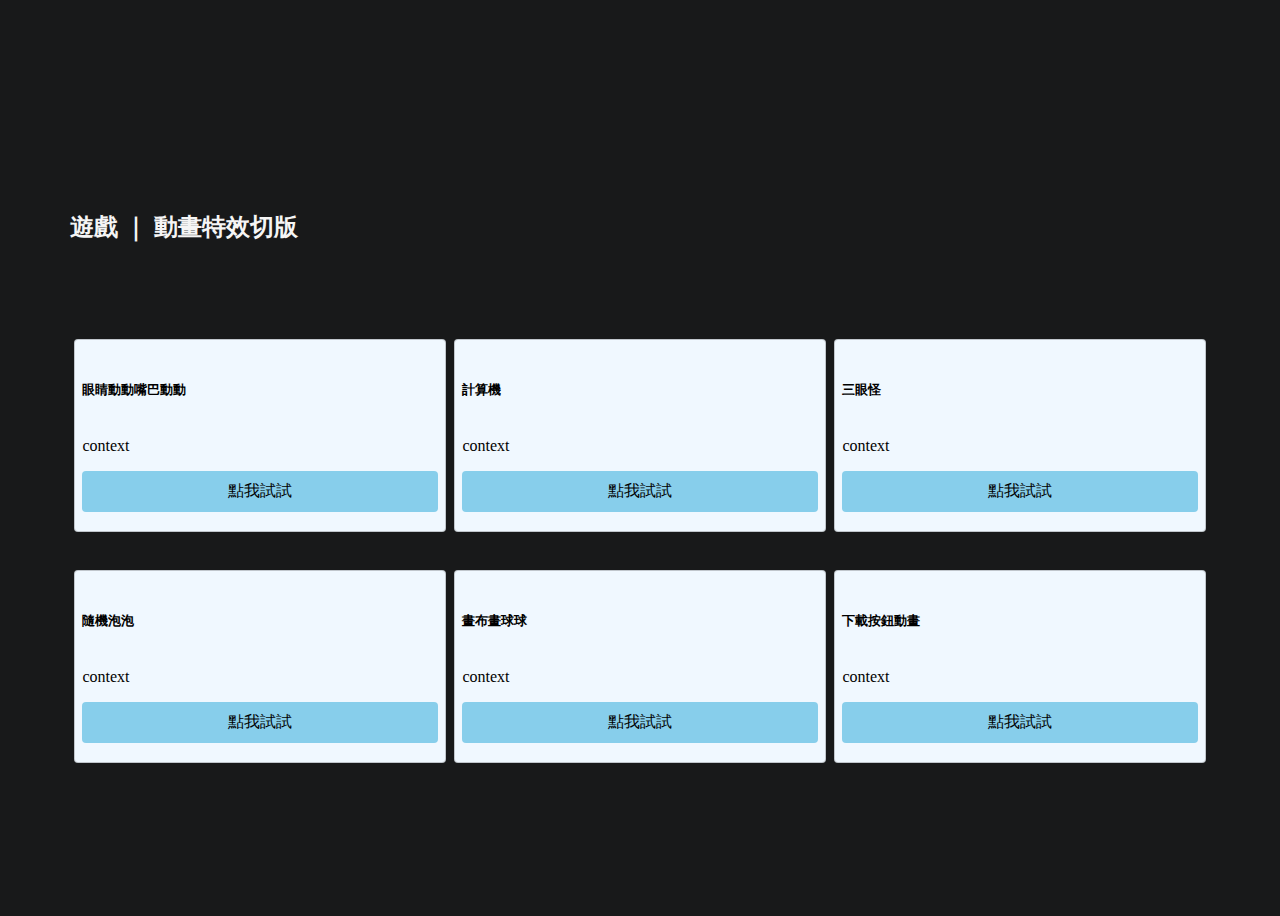
==== index.html @ a82cbbbc "小遊戲+ 小動畫 切版" ====
<!DOCTYPE html>
<html lang="en">
<head>
    <meta charset="UTF-8">
    <meta http-equiv="X-UA-Compatible" content="IE=edge">
    <meta name="viewport" content="width=device-width, initial-scale=1.0">
    <title>kris的小遊戲練習</title>
<style>
    body{
         display: flex;
        justify-content: center;
        align-items: center;
        min-height: 100vh;
        background: #18191a;
    }
    .container{
        width: 100%;
        padding-right: 0.75em;
        padding-left: 0.75em;
        margin-right: auto;
        margin-left: auto;
        max-width: 1140px;
        min-width: 768px;
    
    }
    .row{
        display: flex;
        flex-wrap: wrap;
        margin-top: 5%;
        width: 100%;
        max-width: 100%;
        
    }
    .col-4{
        flex:  0 0 auto;
        width: 33.3333333%;

    }
    .card{
    position: relative;
    display: flex;
    flex-direction: column;
    min-width: 0;
    word-wrap: break-word;
    background-color: aliceblue;
    background-clip: border-box;
    border: 1px solid rgba(0, 0, 0, 0.2);
    border-radius: 0.25rem;
padding: 5% 2%;
margin: 5% 1% ;
    }
    .btn-link{
        position: relative;   
        border-radius: 0.25rem;
        background-color: skyblue;
        padding: 10px 20px;
        text-align: center;
    }
    a{text-decoration: none;
    color: black;}
    h2{
        color: whitesmoke;
    }
</style>
</head>
<body>
    
<div class="container">
    <div class="row">
        <h2>遊戲 ｜ 動畫特效切版</h2>
    </div>
    <div class="row">
    <div class="col-4">
        <div class="card">
            <img src="" alt="">
                
            </img>
            <h5>眼睛動動嘴巴動動</h5>
            <p>context</p>
            <a href=eyes.html class="btn-link">點我試試</a>
        </div>  
    </div>
         <div class="col-4">
         <div class="card">
            <img src="" alt="">
                
            </img>
            <h5>計算機</h5>
            <p>context</p>
            <a href=calculator.html class="btn-link">點我試試</a>
        </div>
    </div>
    <div class="col-4">
         <div class="card">
            <img src="" alt="">
                
            </img>
            <h5>三眼怪</h5>
            <p>context</p>
         <a href=threeeyes.html class="btn-link">點我試試</a>
        </div>
        
    </div>
        <div class="col-4">
        <div class="card">
            <img src="" alt="">
                
            </img>
            <h5>隨機泡泡</h5>
            <p>context</p>
            <a href=ball.html class="btn-link">點我試試</a>
        </div>  
    </div>
         <div class="col-4">
         <div class="card">
            <img src="" alt="">
                
            </img>
            <h5>畫布畫球球</h5>
            <p>context</p>
            <a href=drawball.html class="btn-link">點我試試</a>
        </div>
    </div>
    <div class="col-4">
         <div class="card">
            <img src="" alt="">
                
            </img>
            <h5>下載按鈕動畫</h5>
            <p>context</p>
         <a href=download_animation.html class="btn-link">點我試試</a>
        </div>
        
    </div>
</div>
</div>

</body>
</html>
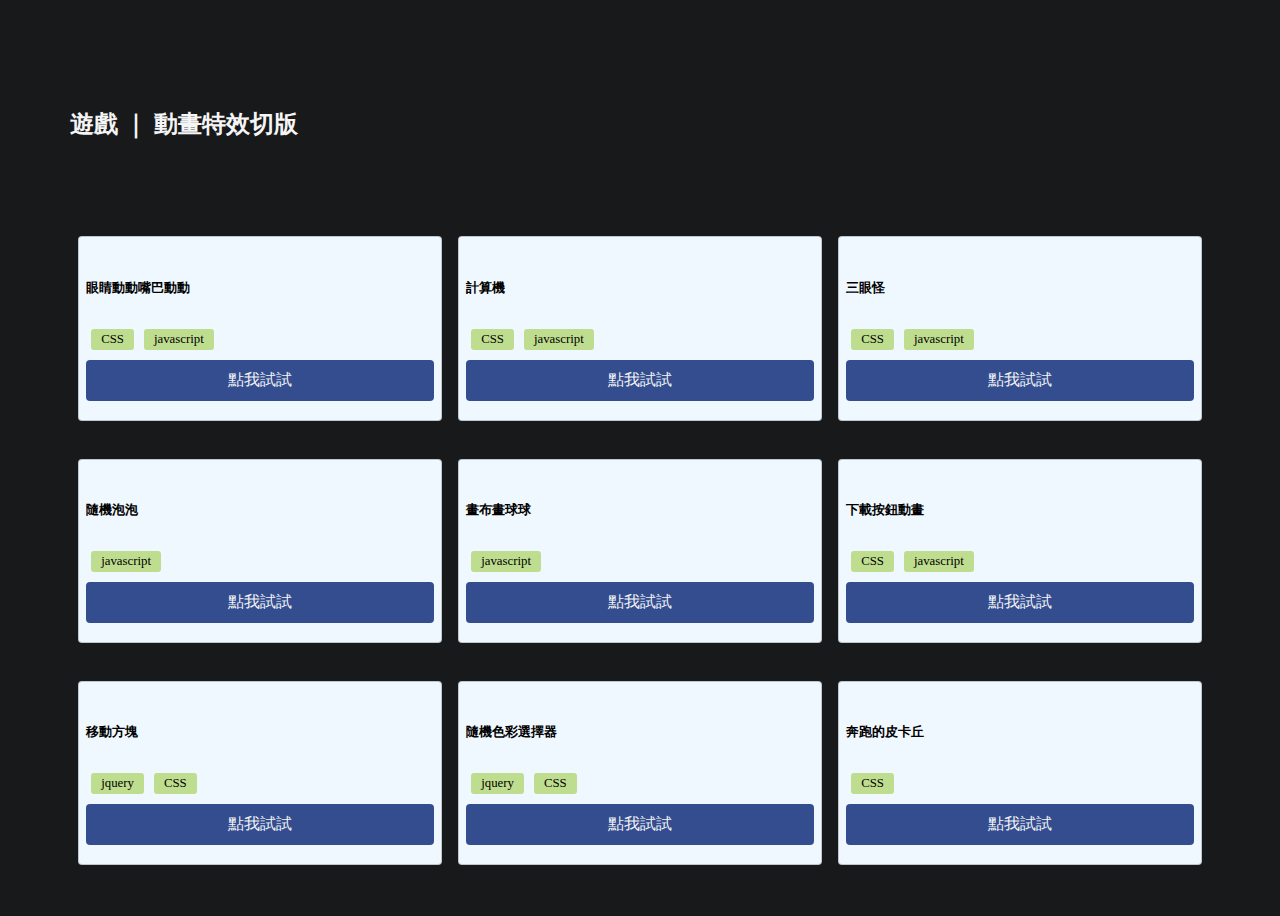
==== commit 6adedb62: "runman+colorpick" ====
--- a/index.html
+++ b/index.html
@@ -37,29 +37,41 @@
 
     }
     .card{
-    position: relative;
-    display: flex;
-    flex-direction: column;
-    min-width: 0;
-    word-wrap: break-word;
-    background-color: aliceblue;
-    background-clip: border-box;
-    border: 1px solid rgba(0, 0, 0, 0.2);
-    border-radius: 0.25rem;
-padding: 5% 2%;
-margin: 5% 1% ;
+        position: relative;
+        display: flex;
+        flex-direction: column;
+        min-width: 0;
+        word-wrap: break-word;
+        background-color: aliceblue;
+        background-clip: border-box;
+        border: 1px solid rgba(0, 0, 0, 0.2);
+        border-radius: 0.25rem;
+        padding: 5% 2%;
+        margin: 5% 2% ;
     }
     .btn-link{
         position: relative;   
         border-radius: 0.25rem;
-        background-color: skyblue;
+        background-color: #334d8f;
         padding: 10px 20px;
         text-align: center;
     }
-    a{text-decoration: none;
-    color: black;}
+    a{
+        text-decoration: none;
+        color: whitesmoke;}
     h2{
         color: whitesmoke;
+    }
+    .tags{
+        display: flex;
+    }
+    .tag{
+        font-size: 0.8rem;
+        padding: 3px 10px;
+        background-color: rgb(191, 221, 142);
+        margin: 10px 5px;
+        border-radius: 3px;
+
     }
 </style>
 </head>
@@ -76,7 +88,10 @@
                 
             </img>
             <h5>眼睛動動嘴巴動動</h5>
-            <p>context</p>
+       <div class="tags">
+            <p class="tag">CSS </p>
+            <p class="tag">javascript</p>
+        </div>
             <a href=eyes.html class="btn-link">點我試試</a>
         </div>  
     </div>
@@ -86,7 +101,10 @@
                 
             </img>
             <h5>計算機</h5>
-            <p>context</p>
+              <div class="tags">
+            <p class="tag">CSS </p>
+            <p class="tag">javascript</p>
+        </div>
             <a href=calculator.html class="btn-link">點我試試</a>
         </div>
     </div>
@@ -96,7 +114,10 @@
                 
             </img>
             <h5>三眼怪</h5>
-            <p>context</p>
+               <div class="tags">
+            <p class="tag">CSS </p>
+            <p class="tag">javascript</p>
+        </div>
          <a href=threeeyes.html class="btn-link">點我試試</a>
         </div>
         
@@ -107,7 +128,9 @@
                 
             </img>
             <h5>隨機泡泡</h5>
-            <p>context</p>
+               <div class="tags">
+            <p class="tag">javascript</p>
+        </div>
             <a href=ball.html class="btn-link">點我試試</a>
         </div>  
     </div>
@@ -117,7 +140,9 @@
                 
             </img>
             <h5>畫布畫球球</h5>
-            <p>context</p>
+               <div class="tags">
+            <p class="tag">javascript</p>
+        </div>
             <a href=drawball.html class="btn-link">點我試試</a>
         </div>
     </div>
@@ -127,10 +152,51 @@
                 
             </img>
             <h5>下載按鈕動畫</h5>
-            <p>context</p>
-         <a href=download_animation.html class="btn-link">點我試試</a>
+            <div class="tags">
+            <p class="tag">CSS </p>
+            <p class="tag">javascript</p>
+        </div>
+         <a href=download-animation/download-animation.html class="btn-link">點我試試</a>
         </div>
         
+    </div>
+      <div class="col-4">
+         <div class="card">
+            <img src="" alt="">
+                
+            </img>
+            <h5>移動方塊</h5>
+            <div class="tags">
+            <p class="tag">jquery </p>
+            <p class="tag">CSS</p>
+        </div>
+         <a href=cubemove.html class="btn-link">點我試試</a>
+        </div>
+    </div>
+    <div class="col-4">
+         <div class="card">
+            <img src="" alt="">
+                
+            </img>
+            <h5>隨機色彩選擇器</h5>
+            <div class="tags">
+            <p class="tag">jquery </p>
+            <p class="tag">CSS</p>
+        </div>
+         <a href=colorpick.html class="btn-link">點我試試</a>
+        </div>
+    </div>
+      <div class="col-4">
+         <div class="card">
+            <img src="" alt="">
+                
+            </img>
+            <h5>奔跑的皮卡丘</h5>
+            <div class="tags">
+            <p class="tag">CSS</p>
+        </div>
+         <a href=runman/runman.html class="btn-link">點我試試</a>
+        </div>
     </div>
 </div>
 </div>
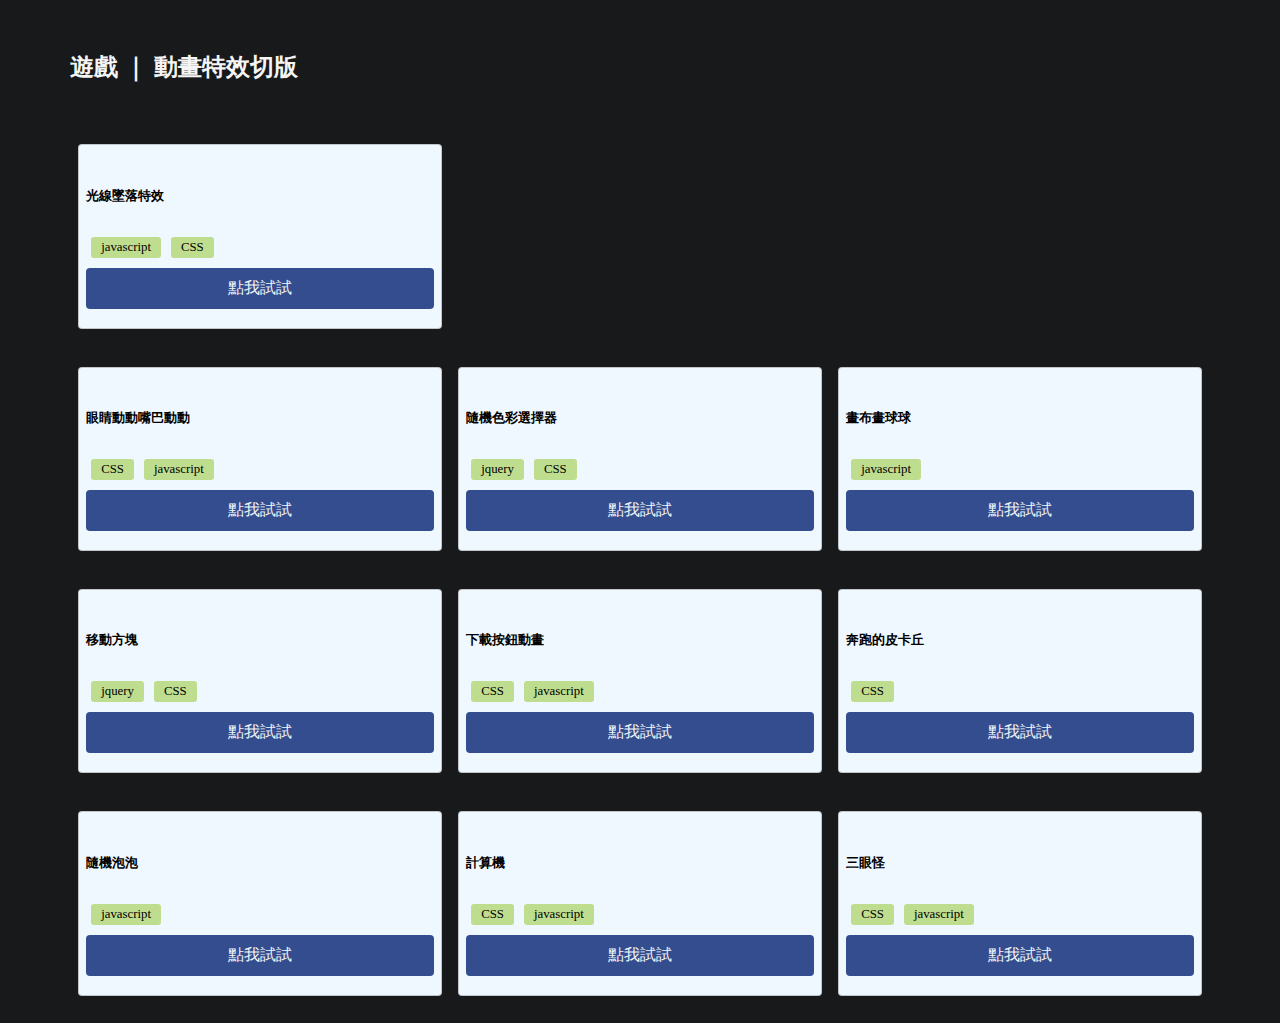
==== commit 3fa9f8c1: "add lightingBg.html" ====
--- a/index.html
+++ b/index.html
@@ -1,205 +1,235 @@
 <!DOCTYPE html>
 <html lang="en">
+
 <head>
     <meta charset="UTF-8">
     <meta http-equiv="X-UA-Compatible" content="IE=edge">
     <meta name="viewport" content="width=device-width, initial-scale=1.0">
     <title>kris的小遊戲練習</title>
-<style>
-    body{
-         display: flex;
-        justify-content: center;
-        align-items: center;
-        min-height: 100vh;
-        background: #18191a;
-    }
-    .container{
-        width: 100%;
-        padding-right: 0.75em;
-        padding-left: 0.75em;
-        margin-right: auto;
-        margin-left: auto;
-        max-width: 1140px;
-        min-width: 768px;
-    
-    }
-    .row{
-        display: flex;
-        flex-wrap: wrap;
-        margin-top: 5%;
-        width: 100%;
-        max-width: 100%;
-        
-    }
-    .col-4{
-        flex:  0 0 auto;
-        width: 33.3333333%;
-
-    }
-    .card{
-        position: relative;
-        display: flex;
-        flex-direction: column;
-        min-width: 0;
-        word-wrap: break-word;
-        background-color: aliceblue;
-        background-clip: border-box;
-        border: 1px solid rgba(0, 0, 0, 0.2);
-        border-radius: 0.25rem;
-        padding: 5% 2%;
-        margin: 5% 2% ;
-    }
-    .btn-link{
-        position: relative;   
-        border-radius: 0.25rem;
-        background-color: #334d8f;
-        padding: 10px 20px;
-        text-align: center;
-    }
-    a{
-        text-decoration: none;
-        color: whitesmoke;}
-    h2{
-        color: whitesmoke;
-    }
-    .tags{
-        display: flex;
-    }
-    .tag{
-        font-size: 0.8rem;
-        padding: 3px 10px;
-        background-color: rgb(191, 221, 142);
-        margin: 10px 5px;
-        border-radius: 3px;
-
-    }
-</style>
+    <style>
+        body {
+            display: flex;
+            justify-content: center;
+            align-items: center;
+            min-height: 100vh;
+            background: #18191a;
+        }
+
+        .container {
+            width: 100%;
+            padding-right: 0.75em;
+            padding-left: 0.75em;
+            margin-right: auto;
+            margin-left: auto;
+            max-width: 1140px;
+            min-width: 768px;
+
+        }
+
+        .row {
+            display: flex;
+            flex-wrap: wrap;
+            margin-top: 2%;
+            width: 100%;
+            max-width: 100%;
+
+        }
+
+        .col-4 {
+            flex: 0 0 auto;
+            width: 33.3333333%;
+
+        }
+
+        .card {
+            position: relative;
+            display: flex;
+            flex-direction: column;
+            min-width: 0;
+            word-wrap: break-word;
+            background-color: aliceblue;
+            background-clip: border-box;
+            border: 1px solid rgba(0, 0, 0, 0.2);
+            border-radius: 0.25rem;
+            padding: 5% 2%;
+            margin: 5% 2%;
+        }
+
+
+        .btn-link {
+            position: relative;
+            border-radius: 0.25rem;
+            background-color: #334d8f;
+            padding: 10px 20px;
+            text-align: center;
+        }
+
+        a {
+            text-decoration: none;
+            color: whitesmoke;
+        }
+
+        h2 {
+            color: whitesmoke;
+        }
+
+        .tags {
+            display: flex;
+        }
+
+        .tag {
+            font-size: 0.8rem;
+            padding: 3px 10px;
+            background-color: rgb(191, 221, 142);
+            margin: 10px 5px;
+            border-radius: 3px;
+
+        }
+    </style>
 </head>
+
 <body>
-    
-<div class="container">
-    <div class="row">
-        <h2>遊戲 ｜ 動畫特效切版</h2>
-    </div>
-    <div class="row">
-    <div class="col-4">
-        <div class="card">
-            <img src="" alt="">
-                
-            </img>
-            <h5>眼睛動動嘴巴動動</h5>
-       <div class="tags">
-            <p class="tag">CSS </p>
-            <p class="tag">javascript</p>
+
+    <div class="container">
+        <div class="row">
+            <h2>遊戲 ｜ 動畫特效切版</h2>
         </div>
-            <a href=eyes.html class="btn-link">點我試試</a>
-        </div>  
-    </div>
-         <div class="col-4">
-         <div class="card">
-            <img src="" alt="">
-                
-            </img>
-            <h5>計算機</h5>
-              <div class="tags">
-            <p class="tag">CSS </p>
-            <p class="tag">javascript</p>
-        </div>
-            <a href=calculator.html class="btn-link">點我試試</a>
+        <div class="row">
+            <div class="col-4">
+                    <div class="card">
+                    <img src="./img/10.gif" alt="">
+
+                    </img>
+                    <h5>光線墜落特效</h5>
+                    <div class="tags">
+                        <p class="tag">javascript </p>
+                        <p class="tag">CSS</p>
+                    </div>
+                    <a href=lightingBg.html class="btn-link">點我試試</a>
+                </div>
+            </div>
+            <div class="col-4"></div>
+            <div class="col-4"></div>
+            <div class="col-4">
+                <div class="card">
+
+                    <img src="./img/01.png" alt="">
+                    </img>
+
+                    <h5>眼睛動動嘴巴動動</h5>
+                    <div class="tags">
+                        <p class="tag">CSS </p>
+                        <p class="tag">javascript</p>
+                    </div>
+                    <a href=eyes.html class="btn-link">點我試試</a>
+                </div>
+            </div>
+            <div class="col-4">
+                <div class="card">
+                    <img src="./img/02.png" alt="">
+
+                    </img>
+                    <h5>隨機色彩選擇器</h5>
+                    <div class="tags">
+                        <p class="tag">jquery </p>
+                        <p class="tag">CSS</p>
+                    </div>
+                    <a href=colorpick.html class="btn-link">點我試試</a>
+                </div>
+            </div>
+            <div class="col-4">
+                <div class="card">
+                    <img src="./img/03.png" alt="">
+
+                    </img>
+                    <h5>畫布畫球球</h5>
+                    <div class="tags">
+                        <p class="tag">javascript</p>
+                    </div>
+                    <a href=drawball.html class="btn-link">點我試試</a>
+                </div>
+            </div>
+            <div class="col-4">
+                <div class="card">
+                    <img src="./img/04.png" alt="">
+
+                    </img>
+                    <h5>移動方塊</h5>
+                    <div class="tags">
+                        <p class="tag">jquery </p>
+                        <p class="tag">CSS</p>
+                    </div>
+                    <a href=cubemove.html class="btn-link">點我試試</a>
+                </div>
+            </div>
+            <div class="col-4">
+                <div class="card">
+                    <img src="./img/05.png" alt="">
+                    </img>
+                    <h5>下載按鈕動畫</h5>
+                    <div class="tags">
+                        <p class="tag">CSS </p>
+                        <p class="tag">javascript</p>
+                    </div>
+                    <a href=download-animation/download-animation.html class="btn-link">點我試試</a>
+                </div>
+            </div>
+
+            <div class="col-4">
+                <div class="card">
+                    <img src="./img/06.png" alt="">
+
+                    </img>
+                    <h5>奔跑的皮卡丘</h5>
+                    <div class="tags">
+                        <p class="tag">CSS</p>
+                    </div>
+                    <a href=runman/runman.html class="btn-link">點我試試</a>
+                </div>
+            </div>
+            <div class="col-4">
+                <div class="card">
+                    <img src="./img/07.png" alt="">
+
+                    </img>
+                    <h5>隨機泡泡</h5>
+                    <div class="tags">
+                        <p class="tag">javascript</p>
+                    </div>
+                    <a href=ball.html class="btn-link">點我試試</a>
+                </div>
+            </div>
+            <div class="col-4">
+                <div class="card">
+                    <img src="./img/08.png" alt="">
+
+                    </img>
+                    <h5>計算機</h5>
+                    <div class="tags">
+                        <p class="tag">CSS </p>
+                        <p class="tag">javascript</p>
+                    </div>
+                    <a href=calculator.html class="btn-link">點我試試</a>
+                </div>
+            </div>
+            <div class="col-4">
+                <div class="card">
+                    <img src="./img/09.png" alt="">
+
+                    </img>
+                    <h5>三眼怪</h5>
+                    <div class="tags">
+                        <p class="tag">CSS </p>
+                        <p class="tag">javascript</p>
+                    </div>
+                    <a href=threeeyes.html class="btn-link">點我試試</a>
+                </div>
+
+            </div>
+
         </div>
     </div>
-    <div class="col-4">
-         <div class="card">
-            <img src="" alt="">
-                
-            </img>
-            <h5>三眼怪</h5>
-               <div class="tags">
-            <p class="tag">CSS </p>
-            <p class="tag">javascript</p>
-        </div>
-         <a href=threeeyes.html class="btn-link">點我試試</a>
-        </div>
-        
-    </div>
-        <div class="col-4">
-        <div class="card">
-            <img src="" alt="">
-                
-            </img>
-            <h5>隨機泡泡</h5>
-               <div class="tags">
-            <p class="tag">javascript</p>
-        </div>
-            <a href=ball.html class="btn-link">點我試試</a>
-        </div>  
-    </div>
-         <div class="col-4">
-         <div class="card">
-            <img src="" alt="">
-                
-            </img>
-            <h5>畫布畫球球</h5>
-               <div class="tags">
-            <p class="tag">javascript</p>
-        </div>
-            <a href=drawball.html class="btn-link">點我試試</a>
-        </div>
-    </div>
-    <div class="col-4">
-         <div class="card">
-            <img src="" alt="">
-                
-            </img>
-            <h5>下載按鈕動畫</h5>
-            <div class="tags">
-            <p class="tag">CSS </p>
-            <p class="tag">javascript</p>
-        </div>
-         <a href=download-animation/download-animation.html class="btn-link">點我試試</a>
-        </div>
-        
-    </div>
-      <div class="col-4">
-         <div class="card">
-            <img src="" alt="">
-                
-            </img>
-            <h5>移動方塊</h5>
-            <div class="tags">
-            <p class="tag">jquery </p>
-            <p class="tag">CSS</p>
-        </div>
-         <a href=cubemove.html class="btn-link">點我試試</a>
-        </div>
-    </div>
-    <div class="col-4">
-         <div class="card">
-            <img src="" alt="">
-                
-            </img>
-            <h5>隨機色彩選擇器</h5>
-            <div class="tags">
-            <p class="tag">jquery </p>
-            <p class="tag">CSS</p>
-        </div>
-         <a href=colorpick.html class="btn-link">點我試試</a>
-        </div>
-    </div>
-      <div class="col-4">
-         <div class="card">
-            <img src="" alt="">
-                
-            </img>
-            <h5>奔跑的皮卡丘</h5>
-            <div class="tags">
-            <p class="tag">CSS</p>
-        </div>
-         <a href=runman/runman.html class="btn-link">點我試試</a>
-        </div>
-    </div>
-</div>
-</div>
 
 </body>
+
 </html>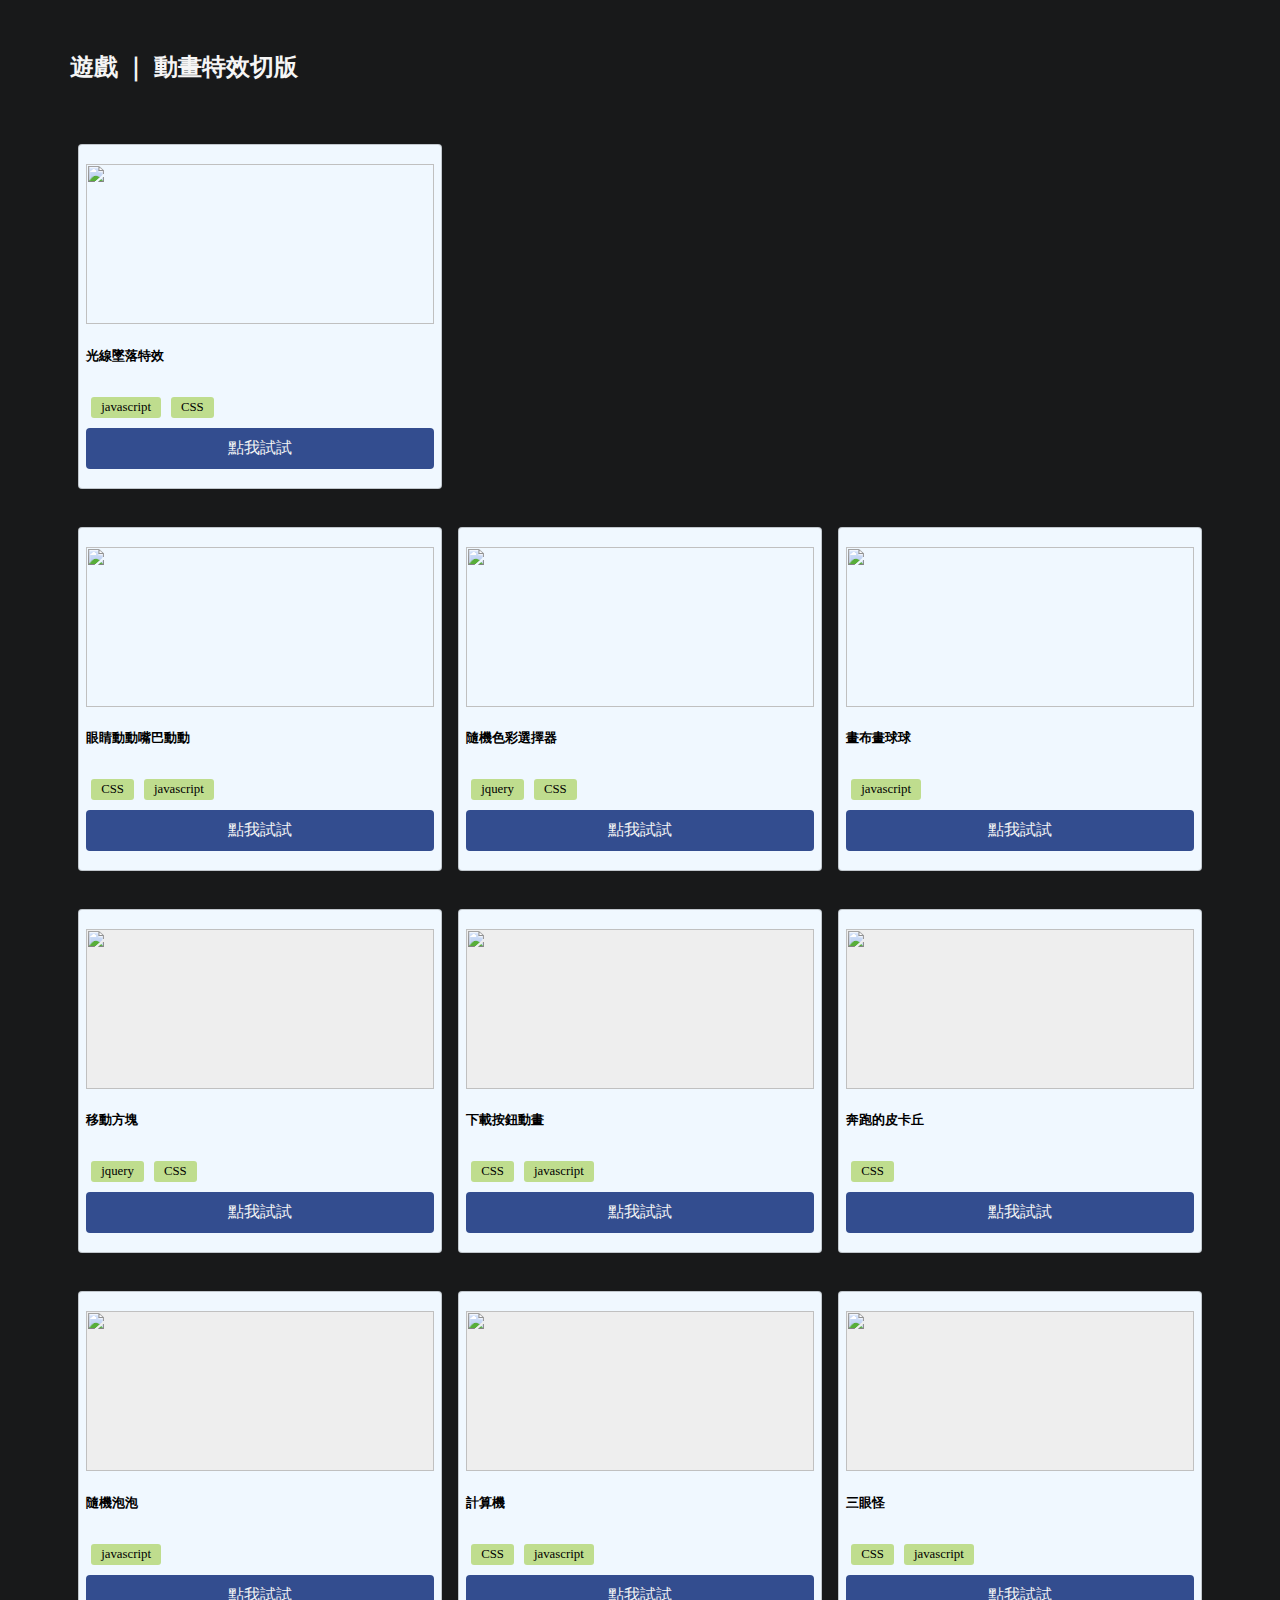
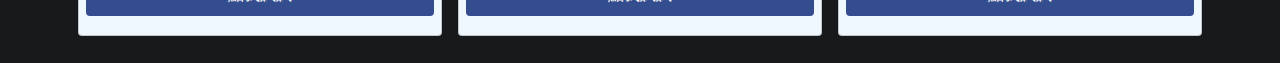
==== commit 3f36fd63: "loading="lazy"" ====
--- a/index.html
+++ b/index.html
@@ -85,6 +85,15 @@
             border-radius: 3px;
 
         }
+        .lazy-image {
+            display: block;
+            width: 100%;
+            height: 160px; 
+            background-color: #eee; 
+        }
+        .lazy-image.loaded {
+            background-color: transparent;
+        }
     </style>
 </head>
 
@@ -97,7 +106,7 @@
         <div class="row">
             <div class="col-4">
                     <div class="card">
-                    <img src="./img/10.gif" alt="">
+                    <img class="lazy-image" data-src="./img/10.gif" src="./img/10.gif" alt="" loading="lazy" >
 
                     </img>
                     <h5>光線墜落特效</h5>
@@ -113,7 +122,7 @@
             <div class="col-4">
                 <div class="card">
 
-                    <img src="./img/01.png" alt="">
+                    <img class="lazy-image" data-src="./img/01.png" src="./img/01.png" alt="" loading="lazy">
                     </img>
 
                     <h5>眼睛動動嘴巴動動</h5>
@@ -126,7 +135,7 @@
             </div>
             <div class="col-4">
                 <div class="card">
-                    <img src="./img/02.png" alt="">
+                    <img class="lazy-image" data-src="./img/02.png" src="./img/02.png" alt="" loading="lazy">
 
                     </img>
                     <h5>隨機色彩選擇器</h5>
@@ -139,7 +148,7 @@
             </div>
             <div class="col-4">
                 <div class="card">
-                    <img src="./img/03.png" alt="">
+                    <img class="lazy-image" data-src="./img/03.png" src="./img/03.png" alt="" loading="lazy">
 
                     </img>
                     <h5>畫布畫球球</h5>
@@ -151,7 +160,7 @@
             </div>
             <div class="col-4">
                 <div class="card">
-                    <img src="./img/04.png" alt="">
+                    <img class="lazy-image" data-src="./img/04.png" src="./img/04.png" alt="" loading="lazy">
 
                     </img>
                     <h5>移動方塊</h5>
@@ -164,7 +173,7 @@
             </div>
             <div class="col-4">
                 <div class="card">
-                    <img src="./img/05.png" alt="">
+                    <img class="lazy-image" data-src="./img/05.png" src="./img/05.png" alt="" loading="lazy">
                     </img>
                     <h5>下載按鈕動畫</h5>
                     <div class="tags">
@@ -177,7 +186,7 @@
 
             <div class="col-4">
                 <div class="card">
-                    <img src="./img/06.png" alt="">
+                    <img class="lazy-image" data-src="./img/06.png" src="./img/06.png" alt="" loading="lazy">
 
                     </img>
                     <h5>奔跑的皮卡丘</h5>
@@ -189,7 +198,7 @@
             </div>
             <div class="col-4">
                 <div class="card">
-                    <img src="./img/07.png" alt="">
+                    <img class="lazy-image" data-src="./img/07.png" src="./img/07.png" alt="" loading="lazy">
 
                     </img>
                     <h5>隨機泡泡</h5>
@@ -201,7 +210,7 @@
             </div>
             <div class="col-4">
                 <div class="card">
-                    <img src="./img/08.png" alt="">
+                    <img class="lazy-image" data-src="./img/08.png" src="./img/08.png" alt="" loading="lazy">
 
                     </img>
                     <h5>計算機</h5>
@@ -214,7 +223,7 @@
             </div>
             <div class="col-4">
                 <div class="card">
-                    <img src="./img/09.png" alt="">
+                    <img class="lazy-image" data-src="./img/09.png" src="./img/09.png" alt="" loading="lazy">
 
                     </img>
                     <h5>三眼怪</h5>
@@ -231,5 +240,24 @@
     </div>
 
 </body>
-
+<script>
+    document.addEventListener('DOMContentLoaded', function() {
+    const lazyImages = document.querySelectorAll('.lazy-image');
+
+    const observer = new IntersectionObserver((entries, observer) => {
+        entries.forEach(entry => {
+            if (entry.isIntersecting) {
+                const img = entry.target;
+                img.src = img.dataset.src;
+                img.classList.add('loaded');
+                observer.unobserve(img);
+            }
+        });
+    });
+
+    lazyImages.forEach(img => {
+        observer.observe(img);
+    });
+});
+</script>
 </html>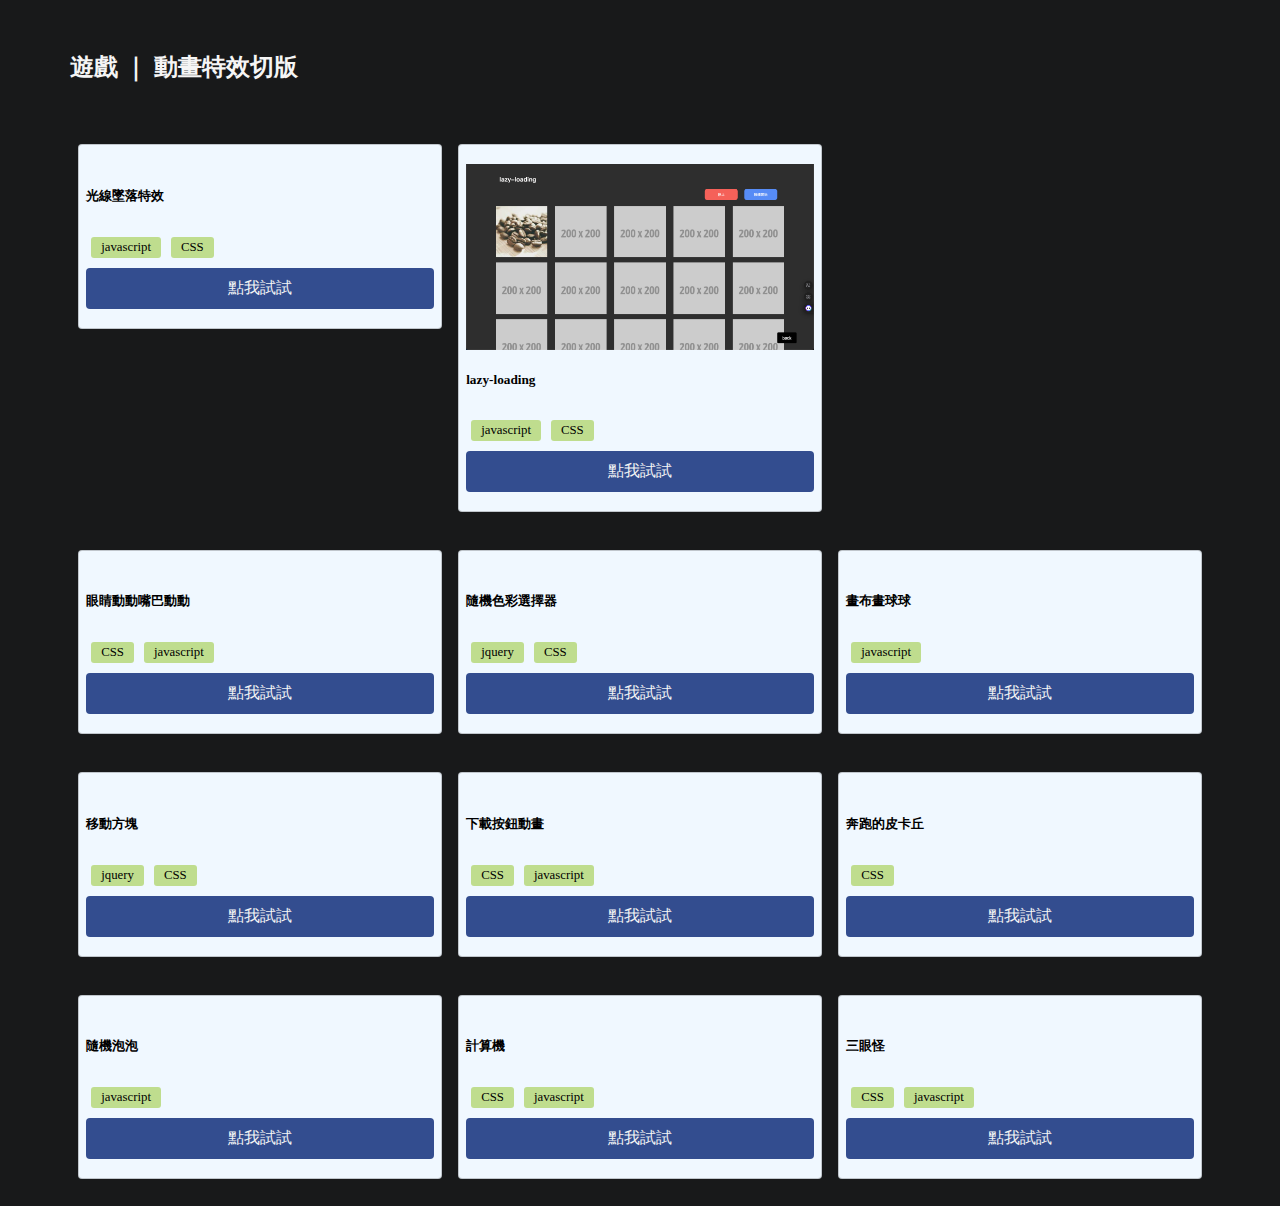
==== commit 6175d716: "新增 lazy-loading page" ====
--- a/index.html
+++ b/index.html
@@ -83,16 +83,6 @@
             background-color: rgb(191, 221, 142);
             margin: 10px 5px;
             border-radius: 3px;
-
-        }
-        .lazy-image {
-            display: block;
-            width: 100%;
-            height: 160px; 
-            background-color: #eee; 
-        }
-        .lazy-image.loaded {
-            background-color: transparent;
         }
     </style>
 </head>
@@ -117,7 +107,19 @@
                     <a href=lightingBg.html class="btn-link">點我試試</a>
                 </div>
             </div>
-            <div class="col-4"></div>
+            <div class="col-4">
+                   <div class="card">
+                    <img class="lazy-image" data-src="./img/11.png" src="./img/11.png" alt="" loading="lazy" >
+
+                    </img>
+                    <h5>lazy-loading</h5>
+                    <div class="tags">
+                        <p class="tag">javascript </p>
+                        <p class="tag">CSS</p>
+                    </div>
+                    <a href=lazy-loading.html class="btn-link">點我試試</a>
+                </div>
+            </div>
             <div class="col-4"></div>
             <div class="col-4">
                 <div class="card">
@@ -240,24 +242,4 @@
     </div>
 
 </body>
-<script>
-    document.addEventListener('DOMContentLoaded', function() {
-    const lazyImages = document.querySelectorAll('.lazy-image');
-
-    const observer = new IntersectionObserver((entries, observer) => {
-        entries.forEach(entry => {
-            if (entry.isIntersecting) {
-                const img = entry.target;
-                img.src = img.dataset.src;
-                img.classList.add('loaded');
-                observer.unobserve(img);
-            }
-        });
-    });
-
-    lazyImages.forEach(img => {
-        observer.observe(img);
-    });
-});
-</script>
 </html>